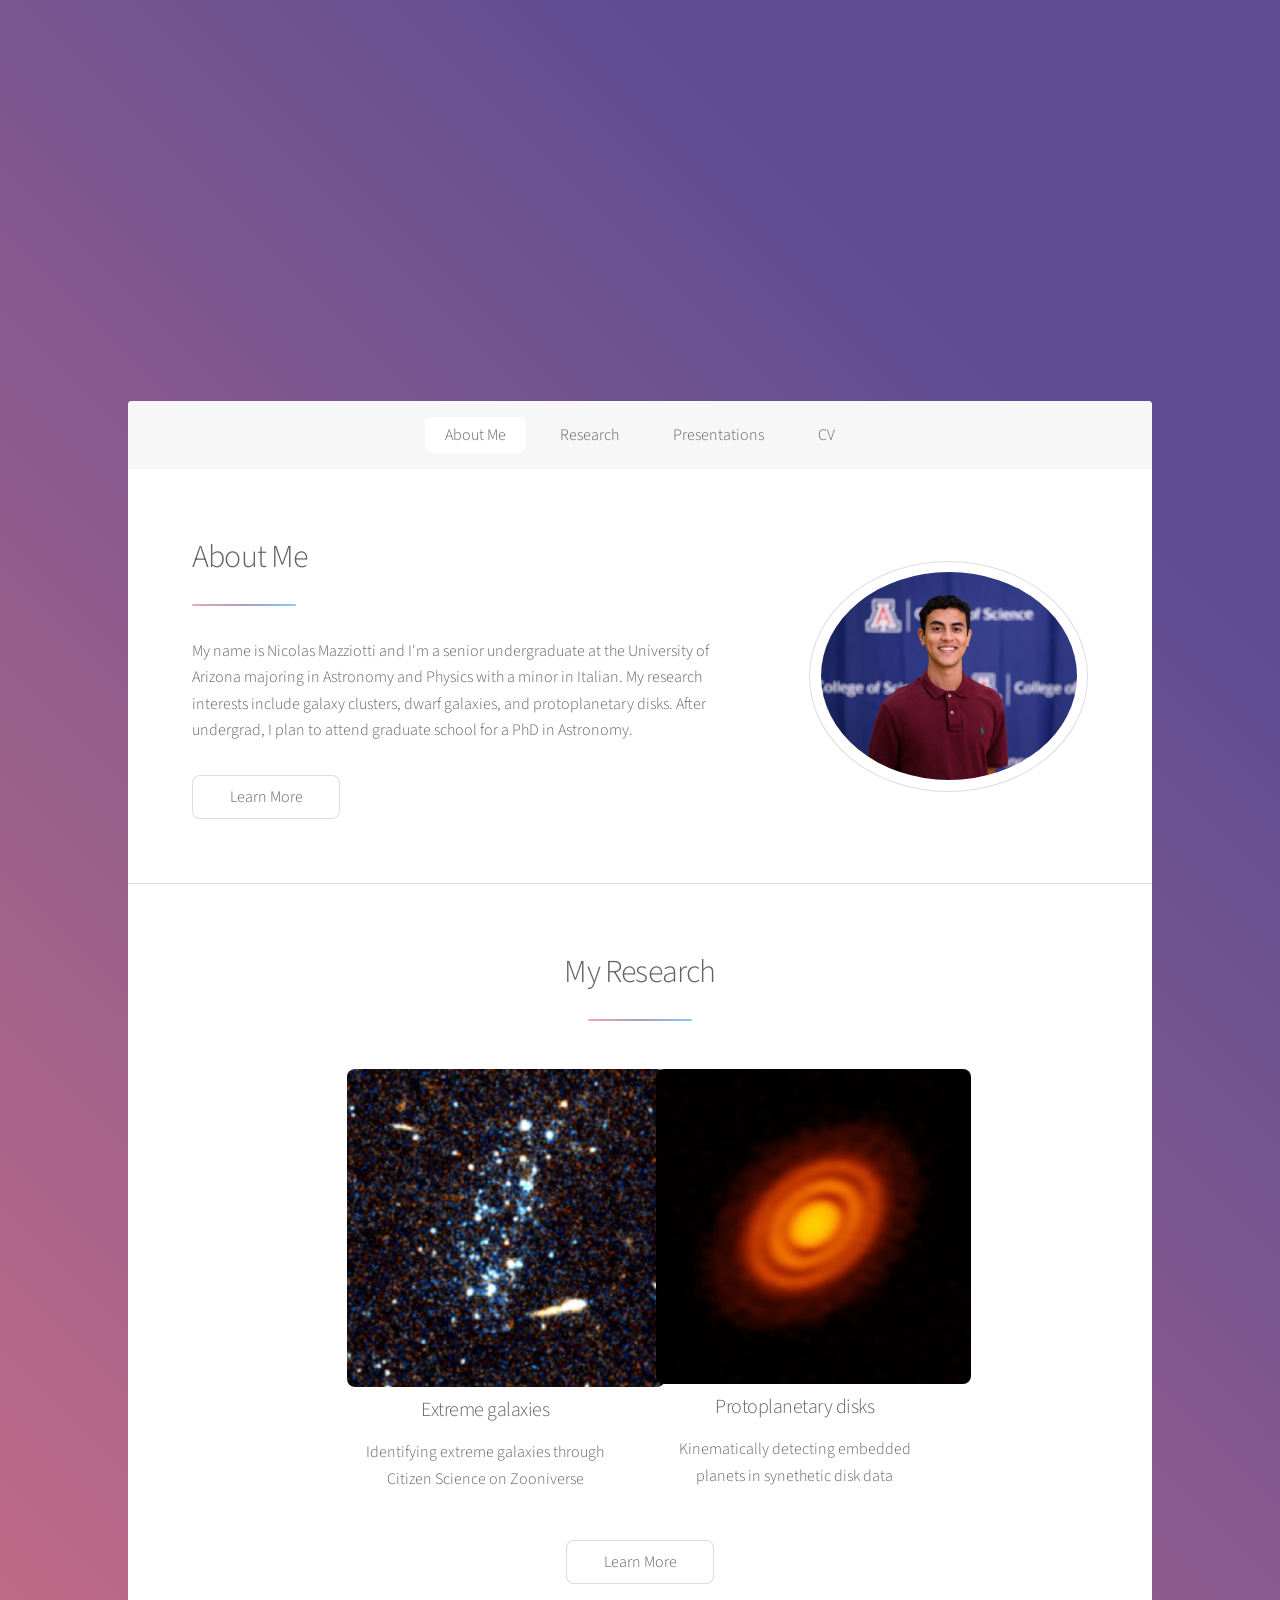
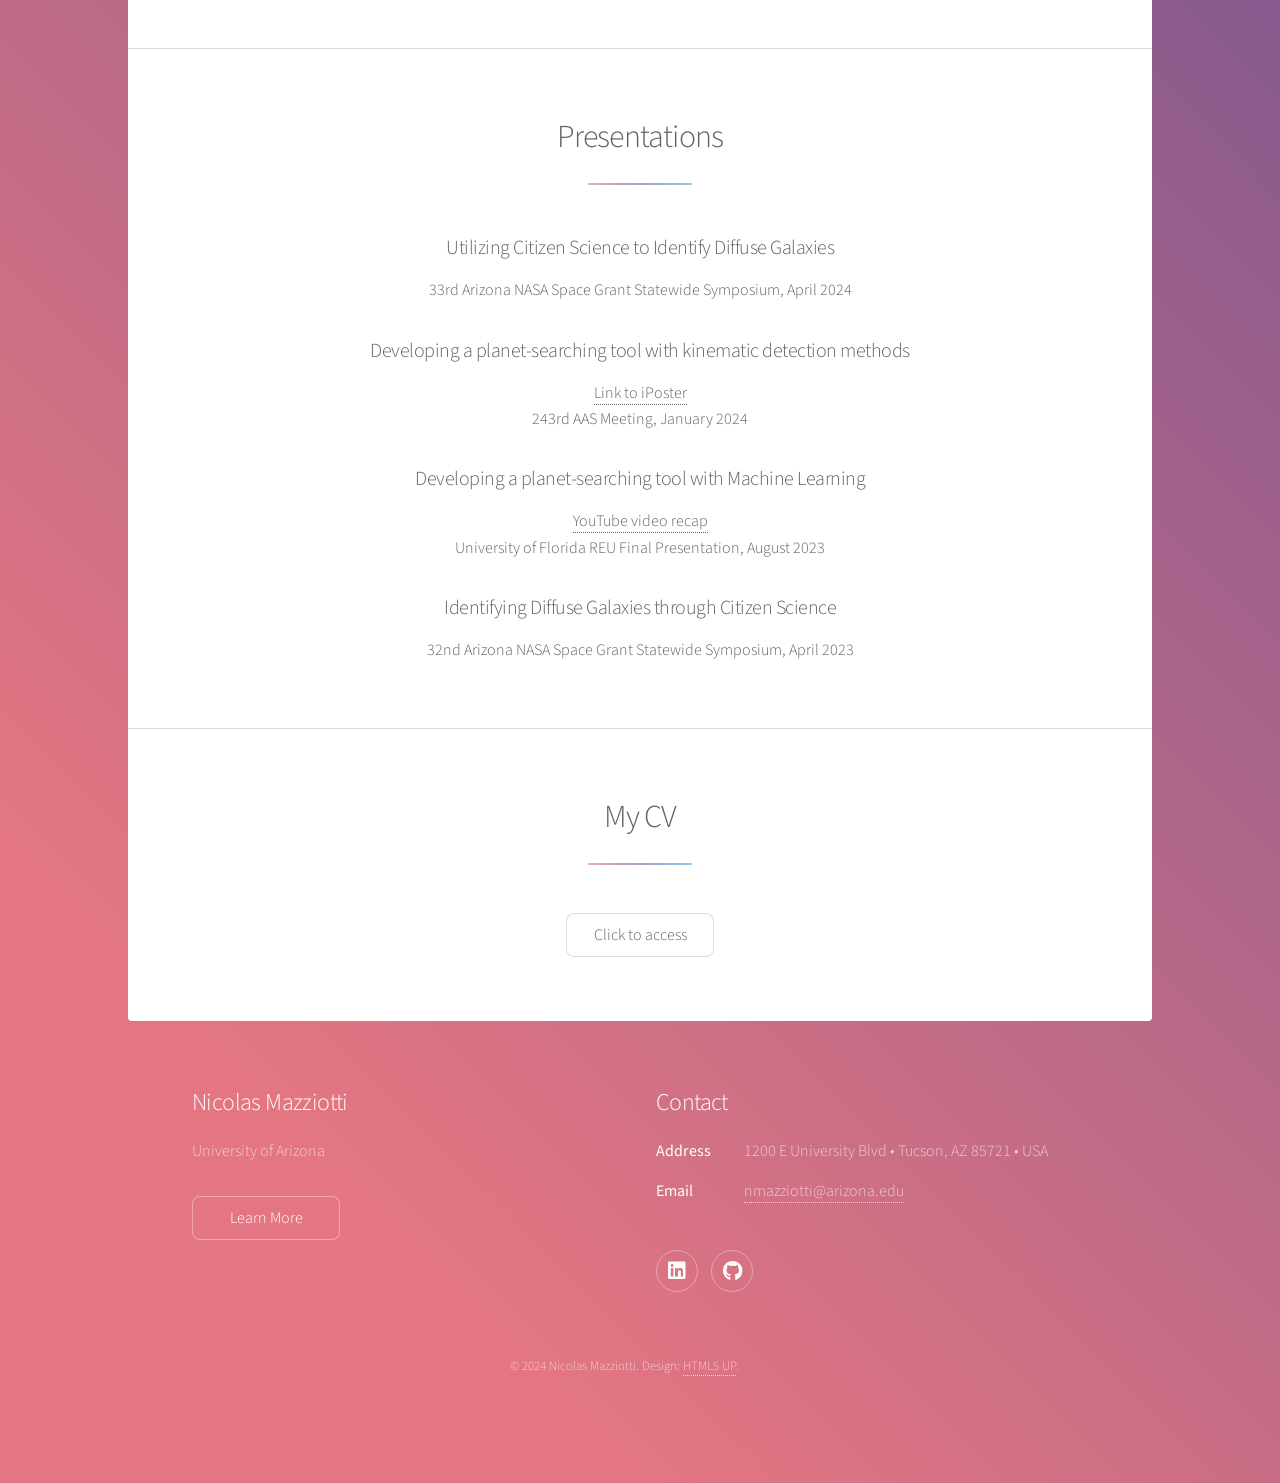
==== index.html @ 30947a81 "Update index.html" ====
<!DOCTYPE HTML>
<!--
	Stellar by HTML5 UP
	html5up.net | @ajlkn
	Free for personal and commercial use under the CCA 3.0 license (html5up.net/license)
-->
<html>
	<head>
		<title>Nicolas Mazziotti</title>
		<meta charset="utf-8" />
		<meta name="viewport" content="width=device-width, initial-scale=1, user-scalable=no" />
		<link rel="stylesheet" href="assets/css/main.css" />
		<noscript><link rel="stylesheet" href="assets/css/noscript.css" /></noscript>
	</head>
	<body class="is-preload">

		<!-- Wrapper -->
			<div id="wrapper">

				<!-- Header -->
					<header id="header" class="alt">
						<span class="logo"><img src="images/logo.svg" alt="" /></span>
						<h1>Nicolas Mazziotti</h1>
						<p>Senior Astronomy & Physics undergraduate at University of Arizona</p>
						<!-- built by <a href="https://twitter.com/ajlkn">@ajlkn</a> for <a href="https://html5up.net">HTML5 UP</a>.-->
					</header>

				<!-- Nav -->
					<nav id="nav">
						<ul>
							<li><a href="#intro" class="active">About Me</a></li>
							<li><a href="#first">Research</a></li>
							<li><a href="#second">Presentations</a></li>
							<li><a href="#cta">CV</a></li>
						</ul>
					</nav>

				<!-- Main -->
					<div id="main">

						<!-- Introduction -->
							<section id="intro" class="main">
								<div class="spotlight">
									<div class="content">
										<header class="major">
											<h2>About Me</h2>
										</header>
										<p> My name is Nicolas Mazziotti and I'm a senior undergraduate at 
										the University of Arizona majoring in Astronomy and Physics with a minor in Italian. My research interests 
										include galaxy clusters, dwarf galaxies, and protoplanetary disks. 
										After undergrad, I plan to attend graduate school for a PhD in Astronomy. </p>
										<ul class="actions">
											<li><a href="generic.html" class="button">Learn More</a></li>
										</ul>
									</div>
									<span class="image"><img src="images/College_of_Science_Galileo_Circle_Schlolars_20231024_Julius_Schlosburg_1872.jpg" alt="" /></span>
								</div>
							</section>

						<!-- First Section -->
							<section id="first" class="main special">
								<header class="major">
									<h2>My Research</h2>
								</header>
								<ul class="features">
									<li>
										<!--<span class="icon solid major style1 fa-code"></span>-->
										<span class="image"><img src="images/blue_blob.png" alt=""></span>
										<h3>Extreme galaxies</h3>
										<p>Identifying extreme galaxies through Citizen Science on Zooniverse</p>
									</li>
									<li>
										<!--<span class="icon major style3 fa-copy"></span>-->
										<span class="image"><img src="images/hd163296.jpg" alt=""></span>
										<h3>Protoplanetary disks</h3>
										<p>Kinematically detecting embedded planets in synethetic disk data</p>
									</li>
								</ul>
								<footer class="major">
									<ul class="actions special">
										<li><a href="research.html" class="button">Learn More</a></li>
									</ul>
								</footer>
							</section>

						<!-- Second Section -->
							<section id="second" class="main special">
								<header class="major">
									<h2>Presentations</h2>
									<p></p>
								</header>
								
								<h3 id="ufreu">Utilizing Citizen Science to Identify Diffuse Galaxies</h3>
								<p>33rd Arizona NASA Space Grant Statewide Symposium, April 2024</p>	
								
								<h3 id="aas243">Developing a planet-searching tool with kinematic detection methods</h3>
								<a href="https://aas242-aas.ipostersessions.com/?s=E2-98-3D-ED-23-4D-A4-9C-29-AC-76-41-C7-CC-F9-0A">Link to iPoster</a>
								<p>243rd AAS Meeting, January 2024</p>
								
								<h3 id="ufreu">Developing a planet-searching tool with Machine Learning</h3>
								<a href="https://www.youtube.com/embed/z0wPrlt4m1o?si=LRGYV3bIPBlDcvz_">YouTube video recap</a>
								<p>University of Florida REU Final Presentation, August 2023</p>
								
								<h3 id="ufreu">Identifying Diffuse Galaxies through Citizen Science</h3>
								<p>32nd Arizona NASA Space Grant Statewide Symposium, April 2023</p>
								
							</section>

						<!-- Get Started -->
							<section id="cta" class="main special">
								<header class="major">
									<h2>My CV</h2>
									<!--<p>Donec imperdiet consequat consequat. Suspendisse feugiat congue<br />
									posuere. Nulla massa urna, fermentum eget quam aliquet.</p> -->
								</header>
								<footer class="major">
									<ul class="actions special">
										<!--<li><a href="generic.html" class="button primary">Get Started</a></li>-->
										<li><a href="Mazziotti_Nicolas_2023RCV.pdf" class="button">Click to access</a></li>
									</ul>
								</footer>
							</section>

					</div>

				<!-- Footer -->
					<footer id="footer">
						<section>
							<h2>Nicolas Mazziotti</h2>
							<p>University of Arizona</p>
							<ul class="actions">
								<li><a href="generic.html" class="button">Learn More</a></li>
							</ul>
						</section>
						<section>
							<h2>Contact</h2>
							<dl class="alt">
								<dt>Address</dt>
								<dd>1200 E University Blvd &bull; Tucson, AZ 85721 &bull; USA</dd>
								<!-- <dt>Phone</dt>
								<dd>(000) 000-0000 x 0000</dd> -->
								<dt>Email</dt>
								<dd><a href="#">nmazziotti@arizona.edu</a></dd>
							</dl>
							<ul class="icons">
								<li><a href="https://www.linkedin.com/in/nicolasmazziotti" class="icon brands fa-linkedin alt"><span class="label">LinkedIn</span></a></li>
								<!-- <li><a href="#" class="icon brands fa-facebook-f alt"><span class="label">Facebook</span></a></li> -->
								<!-- <li><a href="#" class="icon brands fa-instagram alt"><span class="label">Instagram</span></a></li> -->
								<li><a href="https://github.com/nmazziotti" class="icon brands fa-github alt"><span class="label">GitHub</span></a></li>
							</ul>
						</section>
						<p class="copyright">&copy; 2024 Nicolas Mazziotti. Design: <a href="https://html5up.net">HTML5 UP</a>.</p>
					</footer>

			</div>

		<!-- Scripts -->
			<script src="assets/js/jquery.min.js"></script>
			<script src="assets/js/jquery.scrollex.min.js"></script>
			<script src="assets/js/jquery.scrolly.min.js"></script>
			<script src="assets/js/browser.min.js"></script>
			<script src="assets/js/breakpoints.min.js"></script>
			<script src="assets/js/util.js"></script>
			<script src="assets/js/main.js"></script>

	</body>
</html>
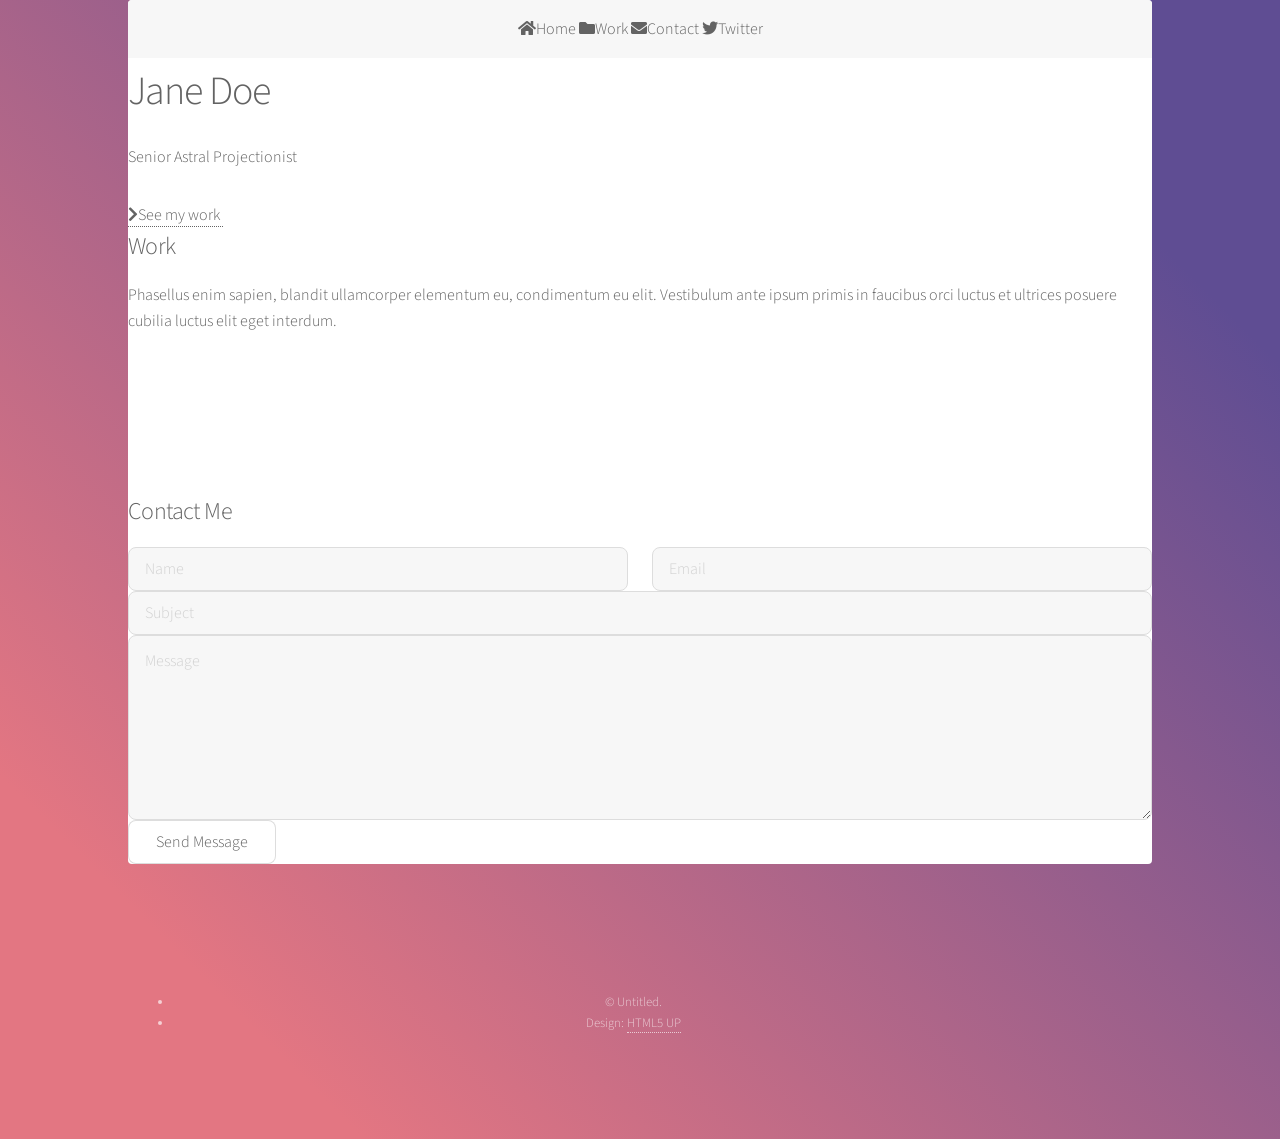
==== commit 39101deb: "Add files via upload" ====
--- a/index.html
+++ b/index.html
@@ -1,12 +1,12 @@
 <!DOCTYPE HTML>
 <!--
-	Stellar by HTML5 UP
+	Astral by HTML5 UP
 	html5up.net | @ajlkn
 	Free for personal and commercial use under the CCA 3.0 license (html5up.net/license)
 -->
 <html>
 	<head>
-		<title>Nicolas Mazziotti</title>
+		<title>Astral by HTML5 UP</title>
 		<meta charset="utf-8" />
 		<meta name="viewport" content="width=device-width, initial-scale=1, user-scalable=no" />
 		<link rel="stylesheet" href="assets/css/main.css" />
@@ -14,154 +14,129 @@
 	</head>
 	<body class="is-preload">
 
-		<!-- Wrapper -->
+		<!-- Wrapper-->
 			<div id="wrapper">
-
-				<!-- Header -->
-					<header id="header" class="alt">
-						<span class="logo"><img src="images/logo.svg" alt="" /></span>
-						<h1>Nicolas Mazziotti</h1>
-						<p>Senior Astronomy & Physics undergraduate at University of Arizona</p>
-						<!-- built by <a href="https://twitter.com/ajlkn">@ajlkn</a> for <a href="https://html5up.net">HTML5 UP</a>.-->
-					</header>
 
 				<!-- Nav -->
 					<nav id="nav">
-						<ul>
-							<li><a href="#intro" class="active">About Me</a></li>
-							<li><a href="#first">Research</a></li>
-							<li><a href="#second">Presentations</a></li>
-							<li><a href="#cta">CV</a></li>
-						</ul>
+						<a href="#" class="icon solid fa-home"><span>Home</span></a>
+						<a href="#work" class="icon solid fa-folder"><span>Work</span></a>
+						<a href="#contact" class="icon solid fa-envelope"><span>Contact</span></a>
+						<a href="https://twitter.com/ajlkn" class="icon brands fa-twitter"><span>Twitter</span></a>
 					</nav>
 
 				<!-- Main -->
 					<div id="main">
 
-						<!-- Introduction -->
-							<section id="intro" class="main">
-								<div class="spotlight">
-									<div class="content">
-										<header class="major">
-											<h2>About Me</h2>
-										</header>
-										<p> My name is Nicolas Mazziotti and I'm a senior undergraduate at 
-										the University of Arizona majoring in Astronomy and Physics with a minor in Italian. My research interests 
-										include galaxy clusters, dwarf galaxies, and protoplanetary disks. 
-										After undergrad, I plan to attend graduate school for a PhD in Astronomy. </p>
-										<ul class="actions">
-											<li><a href="generic.html" class="button">Learn More</a></li>
-										</ul>
+						<!-- Me -->
+							<article id="home" class="panel intro">
+								<header>
+									<h1>Jane Doe</h1>
+									<p>Senior Astral Projectionist</p>
+								</header>
+								<a href="#work" class="jumplink pic">
+									<span class="arrow icon solid fa-chevron-right"><span>See my work</span></span>
+									<img src="images/me.jpg" alt="" />
+								</a>
+							</article>
+
+						<!-- Work -->
+							<article id="work" class="panel">
+								<header>
+									<h2>Work</h2>
+								</header>
+								<p>
+									Phasellus enim sapien, blandit ullamcorper elementum eu, condimentum eu elit.
+									Vestibulum ante ipsum primis in faucibus orci luctus et ultrices posuere cubilia
+									luctus elit eget interdum.
+								</p>
+								<section>
+									<div class="row">
+										<div class="col-4 col-6-medium col-12-small">
+											<a href="#" class="image fit"><img src="images/pic01.jpg" alt=""></a>
+										</div>
+										<div class="col-4 col-6-medium col-12-small">
+											<a href="#" class="image fit"><img src="images/pic02.jpg" alt=""></a>
+										</div>
+										<div class="col-4 col-6-medium col-12-small">
+											<a href="#" class="image fit"><img src="images/pic03.jpg" alt=""></a>
+										</div>
+										<div class="col-4 col-6-medium col-12-small">
+											<a href="#" class="image fit"><img src="images/pic04.jpg" alt=""></a>
+										</div>
+										<div class="col-4 col-6-medium col-12-small">
+											<a href="#" class="image fit"><img src="images/pic05.jpg" alt=""></a>
+										</div>
+										<div class="col-4 col-6-medium col-12-small">
+											<a href="#" class="image fit"><img src="images/pic06.jpg" alt=""></a>
+										</div>
+										<div class="col-4 col-6-medium col-12-small">
+											<a href="#" class="image fit"><img src="images/pic07.jpg" alt=""></a>
+										</div>
+										<div class="col-4 col-6-medium col-12-small">
+											<a href="#" class="image fit"><img src="images/pic08.jpg" alt=""></a>
+										</div>
+										<div class="col-4 col-6-medium col-12-small">
+											<a href="#" class="image fit"><img src="images/pic09.jpg" alt=""></a>
+										</div>
+										<div class="col-4 col-6-medium col-12-small">
+											<a href="#" class="image fit"><img src="images/pic10.jpg" alt=""></a>
+										</div>
+										<div class="col-4 col-6-medium col-12-small">
+											<a href="#" class="image fit"><img src="images/pic11.jpg" alt=""></a>
+										</div>
+										<div class="col-4 col-6-medium col-12-small">
+											<a href="#" class="image fit"><img src="images/pic12.jpg" alt=""></a>
+										</div>
 									</div>
-									<span class="image"><img src="images/College_of_Science_Galileo_Circle_Schlolars_20231024_Julius_Schlosburg_1872.jpg" alt="" /></span>
-								</div>
-							</section>
+								</section>
+							</article>
 
-						<!-- First Section -->
-							<section id="first" class="main special">
-								<header class="major">
-									<h2>My Research</h2>
+						<!-- Contact -->
+							<article id="contact" class="panel">
+								<header>
+									<h2>Contact Me</h2>
 								</header>
-								<ul class="features">
-									<li>
-										<!--<span class="icon solid major style1 fa-code"></span>-->
-										<span class="image"><img src="images/blue_blob.png" alt=""></span>
-										<h3>Extreme galaxies</h3>
-										<p>Identifying extreme galaxies through Citizen Science on Zooniverse</p>
-									</li>
-									<li>
-										<!--<span class="icon major style3 fa-copy"></span>-->
-										<span class="image"><img src="images/hd163296.jpg" alt=""></span>
-										<h3>Protoplanetary disks</h3>
-										<p>Kinematically detecting embedded planets in synethetic disk data</p>
-									</li>
-								</ul>
-								<footer class="major">
-									<ul class="actions special">
-										<li><a href="research.html" class="button">Learn More</a></li>
-									</ul>
-								</footer>
-							</section>
-
-						<!-- Second Section -->
-							<section id="second" class="main special">
-								<header class="major">
-									<h2>Presentations</h2>
-									<p></p>
-								</header>
-								
-								<h3 id="ufreu">Utilizing Citizen Science to Identify Diffuse Galaxies</h3>
-								<p>33rd Arizona NASA Space Grant Statewide Symposium, April 2024</p>	
-								
-								<h3 id="aas243">Developing a planet-searching tool with kinematic detection methods</h3>
-								<a href="https://aas242-aas.ipostersessions.com/?s=E2-98-3D-ED-23-4D-A4-9C-29-AC-76-41-C7-CC-F9-0A">Link to iPoster</a>
-								<p>243rd AAS Meeting, January 2024</p>
-								
-								<h3 id="ufreu">Developing a planet-searching tool with Machine Learning</h3>
-								<a href="https://www.youtube.com/embed/z0wPrlt4m1o?si=LRGYV3bIPBlDcvz_">YouTube video recap</a>
-								<p>University of Florida REU Final Presentation, August 2023</p>
-								
-								<h3 id="ufreu">Identifying Diffuse Galaxies through Citizen Science</h3>
-								<p>32nd Arizona NASA Space Grant Statewide Symposium, April 2023</p>
-								
-							</section>
-
-						<!-- Get Started -->
-							<section id="cta" class="main special">
-								<header class="major">
-									<h2>My CV</h2>
-									<!--<p>Donec imperdiet consequat consequat. Suspendisse feugiat congue<br />
-									posuere. Nulla massa urna, fermentum eget quam aliquet.</p> -->
-								</header>
-								<footer class="major">
-									<ul class="actions special">
-										<!--<li><a href="generic.html" class="button primary">Get Started</a></li>-->
-										<li><a href="Mazziotti_Nicolas_2023RCV.pdf" class="button">Click to access</a></li>
-									</ul>
-								</footer>
-							</section>
+								<form action="#" method="post">
+									<div>
+										<div class="row">
+											<div class="col-6 col-12-medium">
+												<input type="text" name="name" placeholder="Name" />
+											</div>
+											<div class="col-6 col-12-medium">
+												<input type="text" name="email" placeholder="Email" />
+											</div>
+											<div class="col-12">
+												<input type="text" name="subject" placeholder="Subject" />
+											</div>
+											<div class="col-12">
+												<textarea name="message" placeholder="Message" rows="6"></textarea>
+											</div>
+											<div class="col-12">
+												<input type="submit" value="Send Message" />
+											</div>
+										</div>
+									</div>
+								</form>
+							</article>
 
 					</div>
 
 				<!-- Footer -->
-					<footer id="footer">
-						<section>
-							<h2>Nicolas Mazziotti</h2>
-							<p>University of Arizona</p>
-							<ul class="actions">
-								<li><a href="generic.html" class="button">Learn More</a></li>
-							</ul>
-						</section>
-						<section>
-							<h2>Contact</h2>
-							<dl class="alt">
-								<dt>Address</dt>
-								<dd>1200 E University Blvd &bull; Tucson, AZ 85721 &bull; USA</dd>
-								<!-- <dt>Phone</dt>
-								<dd>(000) 000-0000 x 0000</dd> -->
-								<dt>Email</dt>
-								<dd><a href="#">nmazziotti@arizona.edu</a></dd>
-							</dl>
-							<ul class="icons">
-								<li><a href="https://www.linkedin.com/in/nicolasmazziotti" class="icon brands fa-linkedin alt"><span class="label">LinkedIn</span></a></li>
-								<!-- <li><a href="#" class="icon brands fa-facebook-f alt"><span class="label">Facebook</span></a></li> -->
-								<!-- <li><a href="#" class="icon brands fa-instagram alt"><span class="label">Instagram</span></a></li> -->
-								<li><a href="https://github.com/nmazziotti" class="icon brands fa-github alt"><span class="label">GitHub</span></a></li>
-							</ul>
-						</section>
-						<p class="copyright">&copy; 2024 Nicolas Mazziotti. Design: <a href="https://html5up.net">HTML5 UP</a>.</p>
-					</footer>
+					<div id="footer">
+						<ul class="copyright">
+							<li>&copy; Untitled.</li><li>Design: <a href="http://html5up.net">HTML5 UP</a></li>
+						</ul>
+					</div>
 
 			</div>
 
 		<!-- Scripts -->
 			<script src="assets/js/jquery.min.js"></script>
-			<script src="assets/js/jquery.scrollex.min.js"></script>
-			<script src="assets/js/jquery.scrolly.min.js"></script>
 			<script src="assets/js/browser.min.js"></script>
 			<script src="assets/js/breakpoints.min.js"></script>
 			<script src="assets/js/util.js"></script>
 			<script src="assets/js/main.js"></script>
 
 	</body>
-</html>
+</html>
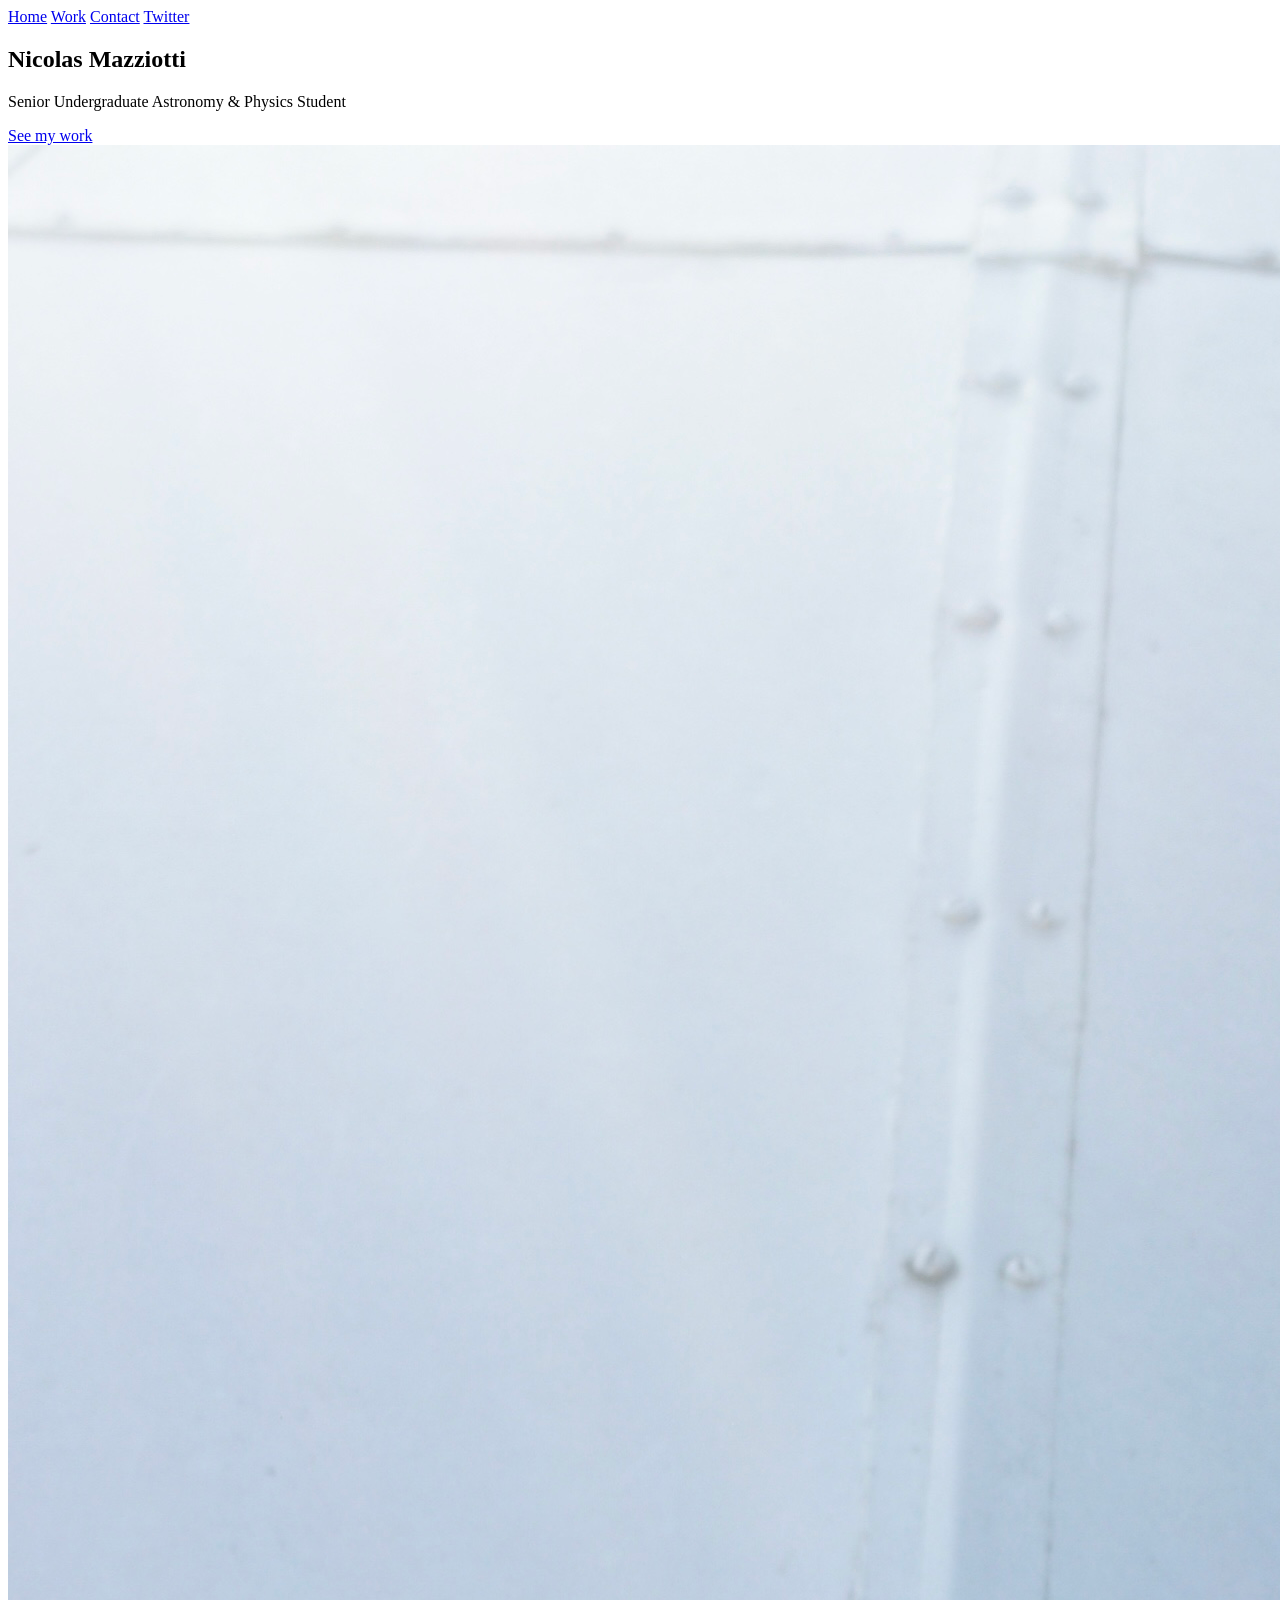
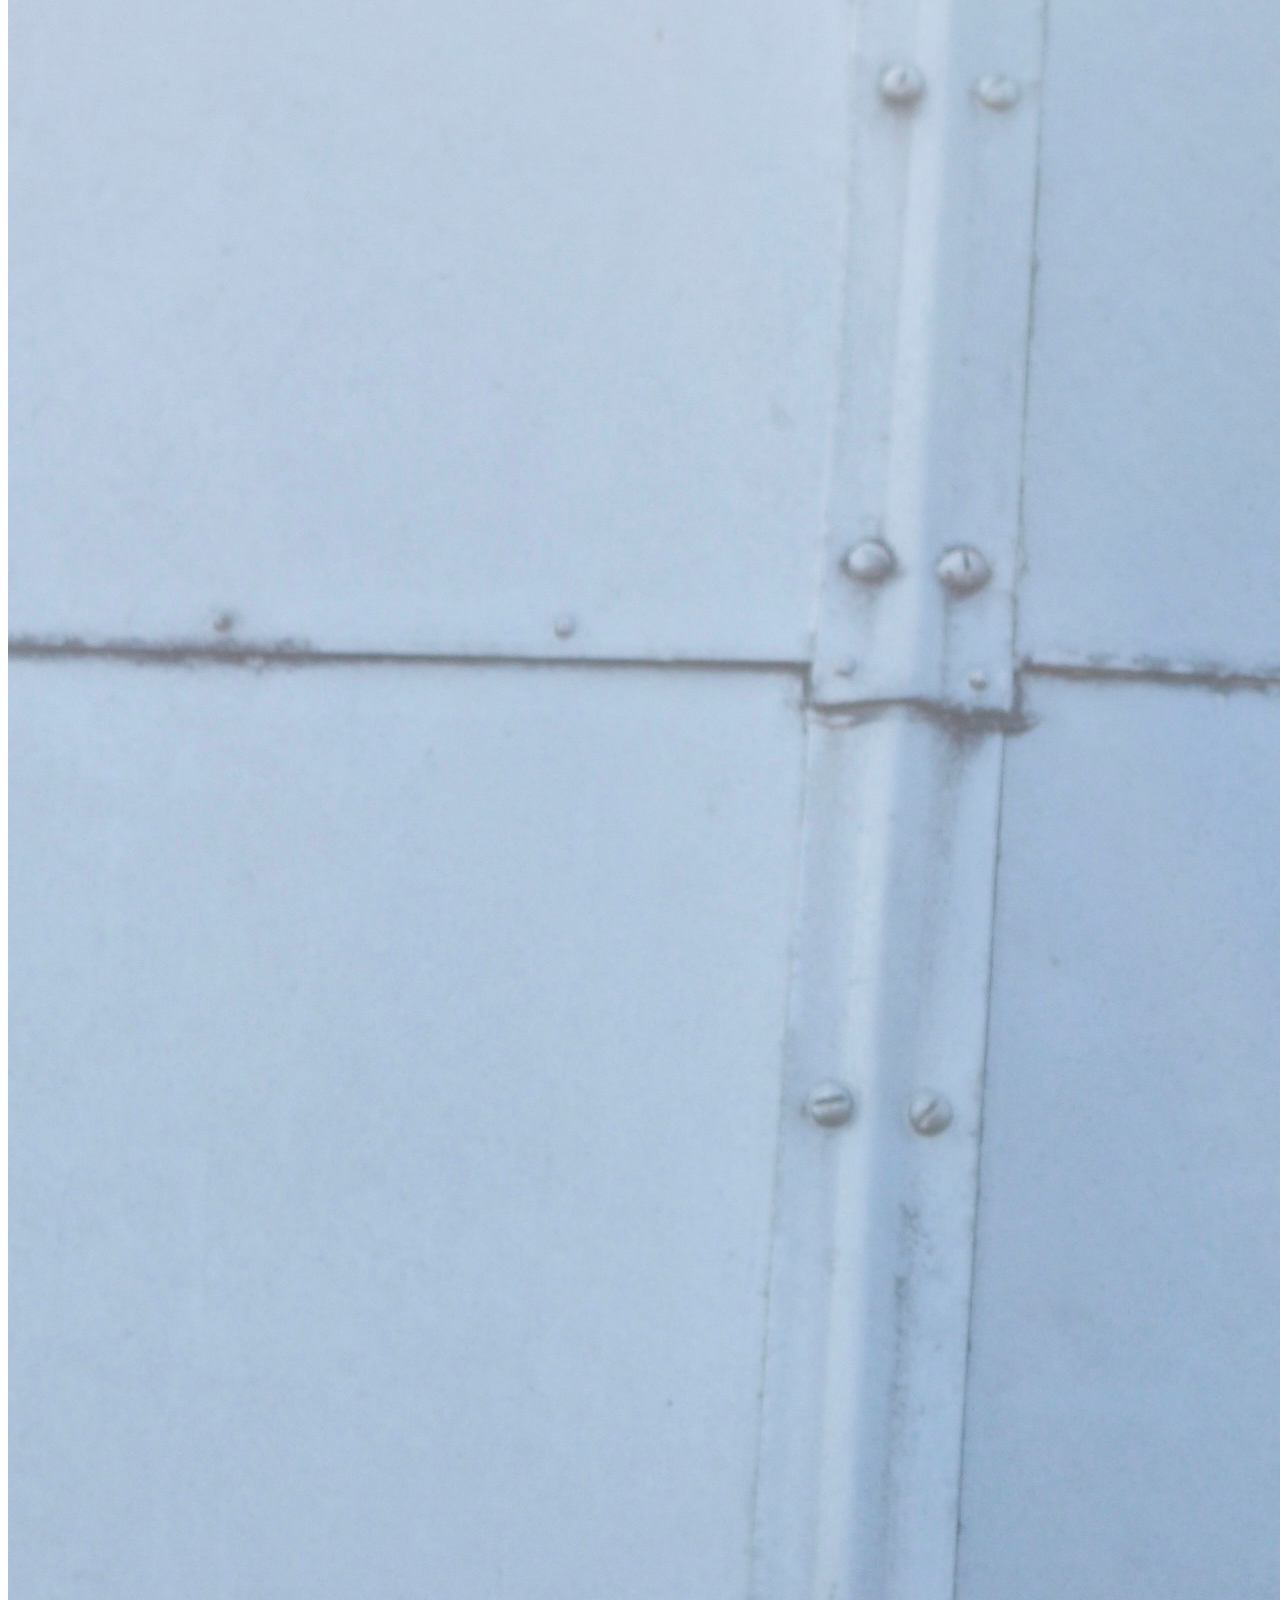
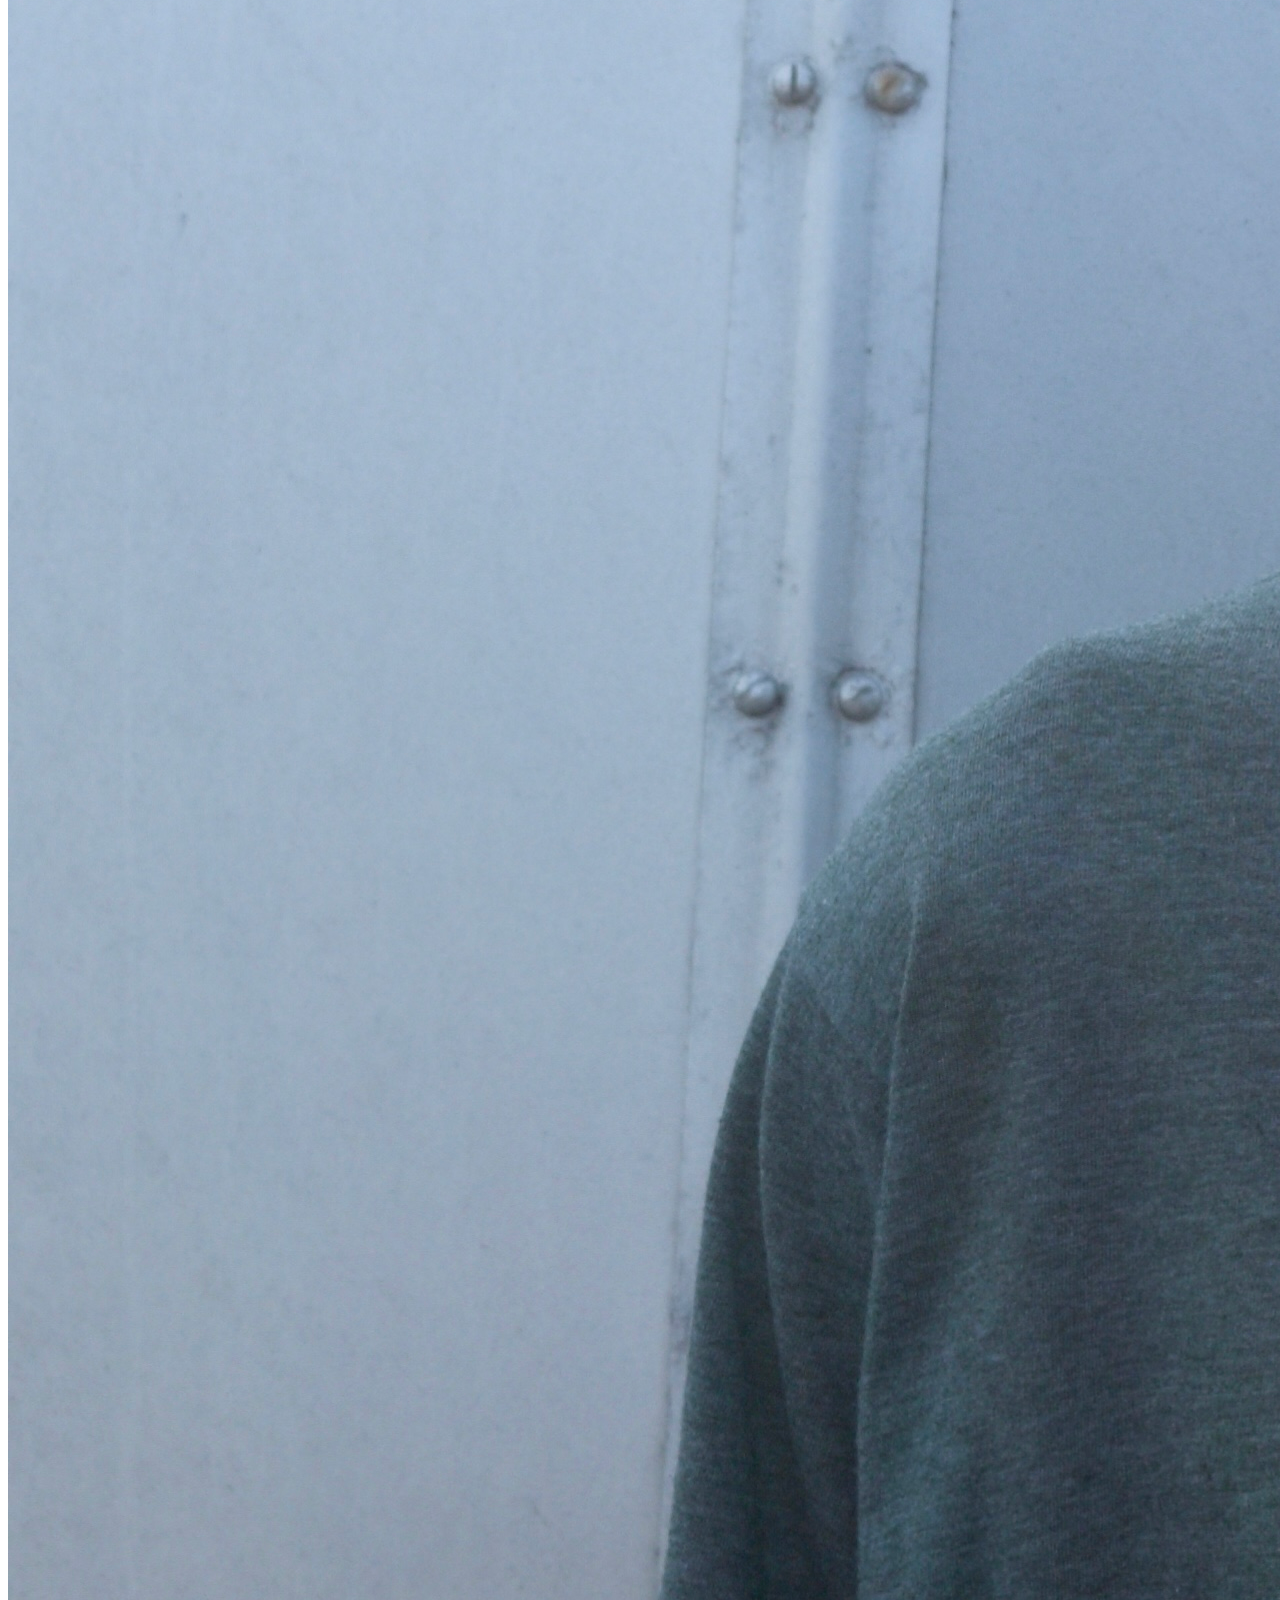
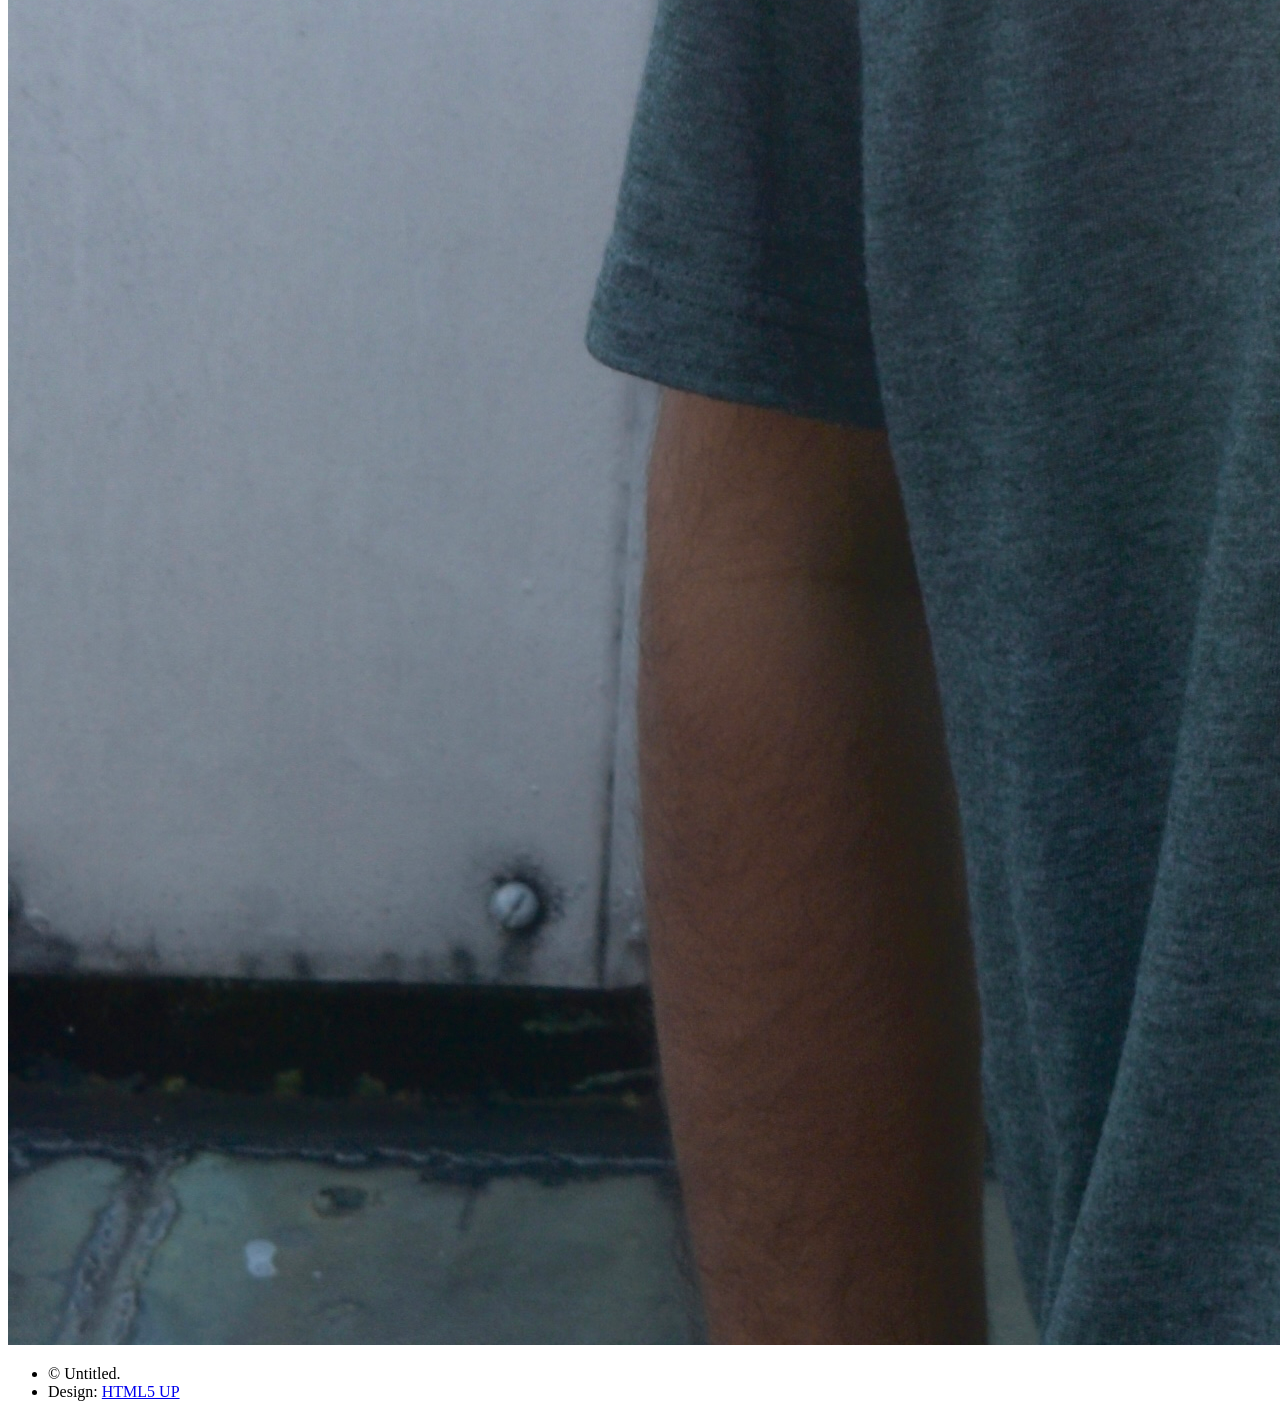
==== commit 4d5da58b: "Changed name" ====
--- a/index.html
+++ b/index.html
@@ -31,8 +31,8 @@
 						<!-- Me -->
 							<article id="home" class="panel intro">
 								<header>
-									<h1>Jane Doe</h1>
-									<p>Senior Astral Projectionist</p>
+									<h1>Nicolas Mazziotti</h1>
+									<p>Senior Undergraduate Astronomy & Physics Student</p>
 								</header>
 								<a href="#work" class="jumplink pic">
 									<span class="arrow icon solid fa-chevron-right"><span>See my work</span></span>
--- a/assets/css/noscript.css
+++ b/assets/css/noscript.css
@@ -0,0 +1,46 @@
+/*
+	Astral by HTML5 UP
+	html5up.net | @ajlkn
+	Free for personal and commercial use under the CCA 3.0 license (html5up.net/license)
+*/
+
+/* Wrapper */
+
+	#wrapper {
+		opacity: 1 !important;
+	}
+
+/* Nav */
+
+	#nav a {
+		opacity: 1.0;
+	}
+
+		#nav a:before, #nav a:after {
+			display: none;
+		}
+
+		#nav a span {
+			top: 0;
+			opacity: 1.0;
+		}
+
+			#nav a span:after {
+				display: none;
+			}
+
+/* Main */
+
+	#main {
+		background: none;
+		box-shadow: none;
+	}
+
+		#main > .panel {
+			background: #ffffff;
+			margin-bottom: 2em;
+		}
+
+			#main > .panel:last-child {
+				margin-bottom: 0;
+			}
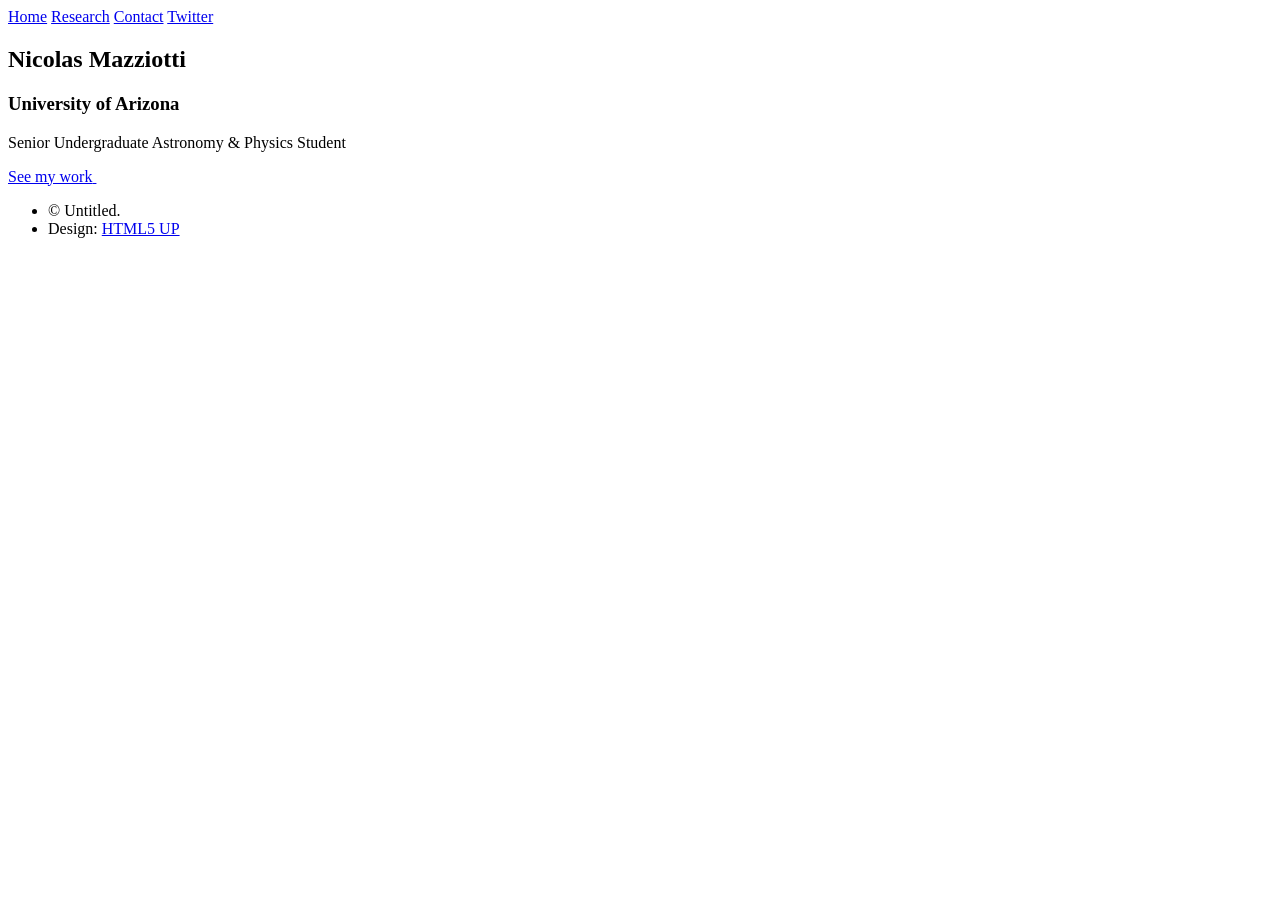
==== commit 16fc0f32: "Test" ====
--- a/index.html
+++ b/index.html
@@ -20,7 +20,7 @@
 				<!-- Nav -->
 					<nav id="nav">
 						<a href="#" class="icon solid fa-home"><span>Home</span></a>
-						<a href="#work" class="icon solid fa-folder"><span>Work</span></a>
+						<a href="#work" class="icon solid fa-folder"><span>Research</span></a>
 						<a href="#contact" class="icon solid fa-envelope"><span>Contact</span></a>
 						<a href="https://twitter.com/ajlkn" class="icon brands fa-twitter"><span>Twitter</span></a>
 					</nav>
@@ -32,18 +32,19 @@
 							<article id="home" class="panel intro">
 								<header>
 									<h1>Nicolas Mazziotti</h1>
+									<h3>University of Arizona</h3>
 									<p>Senior Undergraduate Astronomy & Physics Student</p>
 								</header>
 								<a href="#work" class="jumplink pic">
 									<span class="arrow icon solid fa-chevron-right"><span>See my work</span></span>
-									<img src="images/me.jpg" alt="" />
+									<img src="images/new_pfp.jpg" alt="" />
 								</a>
 							</article>
 
 						<!-- Work -->
 							<article id="work" class="panel">
 								<header>
-									<h2>Work</h2>
+									<h2>Research</h2>
 								</header>
 								<p>
 									Phasellus enim sapien, blandit ullamcorper elementum eu, condimentum eu elit.
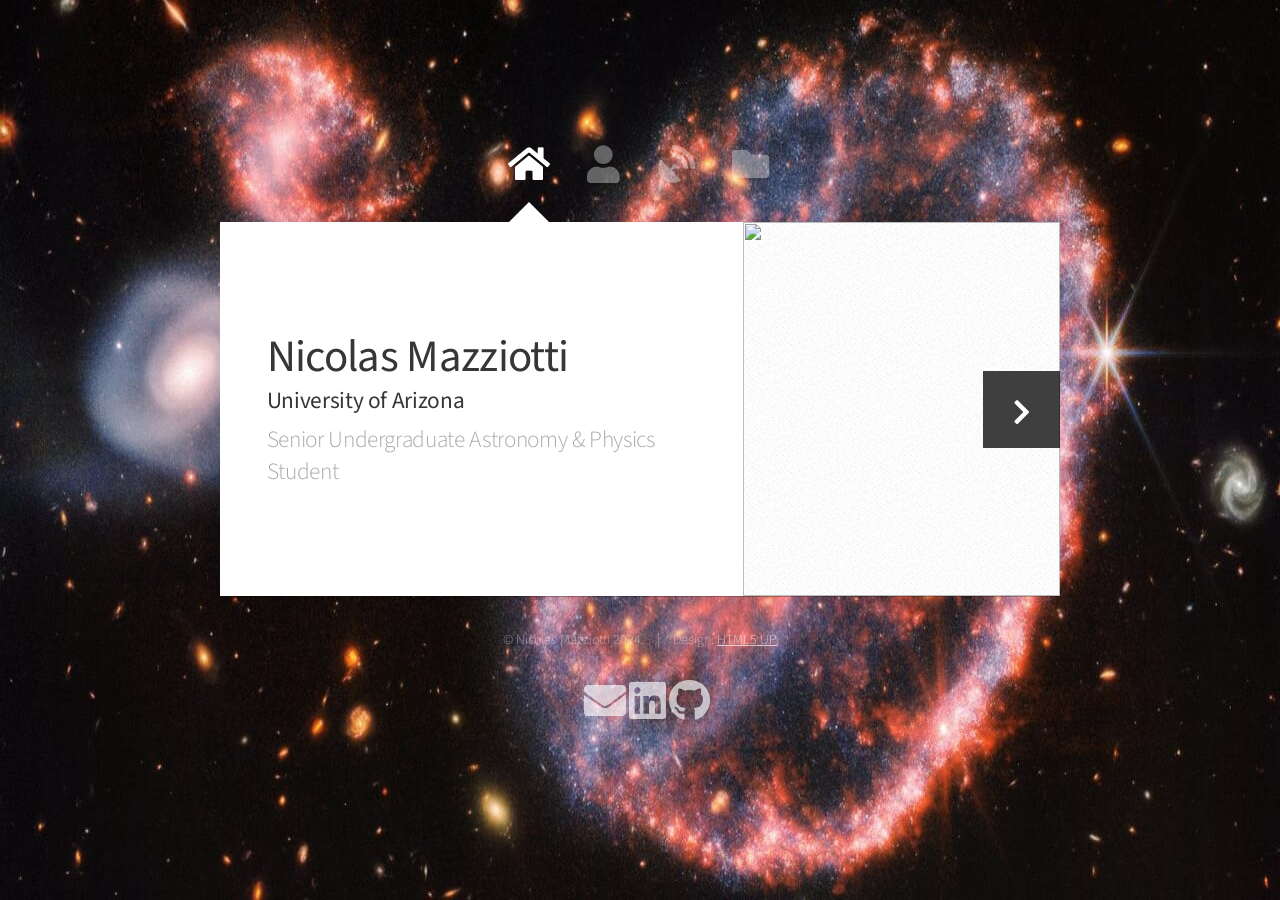
==== commit c398e9f9: "New version" ====
--- a/index.html
+++ b/index.html
@@ -20,9 +20,9 @@
 				<!-- Nav -->
 					<nav id="nav">
 						<a href="#" class="icon solid fa-home"><span>Home</span></a>
-						<a href="#work" class="icon solid fa-folder"><span>Research</span></a>
-						<a href="#contact" class="icon solid fa-envelope"><span>Contact</span></a>
-						<a href="https://twitter.com/ajlkn" class="icon brands fa-twitter"><span>Twitter</span></a>
+						<a href="#me" class="icon solid fa-user"><span>About Me</span></a>
+						<a href="#research" class="icon solid fa-satellite-dish"><span>Research</span></a>
+						<a href="CV.pdf" class="icon solid fa-folder"><span>CV</span></a>
 					</nav>
 
 				<!-- Main -->
@@ -41,8 +41,32 @@
 								</a>
 							</article>
 
+						<!-- About Me -->
+						<article id="me" class="panel">
+							<header>
+								<h2>About Me</h2>
+							</header>
+							<p>
+								My name is Nicolas (Nick) Mazziotti and I'm senior undegraduate at the 
+								University of Arizona majoring in Astronomy and Physics. 
+							</p>
+							<section>
+								<div class="row">
+									<div class="col-4 col-6-medium col-12-small">
+										<a href="#" class="image fit"><img src="images/pic01.jpg" alt=""></a>
+									</div>
+									<div class="col-4 col-6-medium col-12-small">
+										<a href="#" class="image fit"><img src="images/pic02.jpg" alt=""></a>
+									</div>
+									<div class="col-4 col-6-medium col-12-small">
+										<a href="#" class="image fit"><img src="images/pic03.jpg" alt=""></a>
+									</div>
+								</div>
+							</section>
+						</article>
+
 						<!-- Work -->
-							<article id="work" class="panel">
+							<article id="research" class="panel">
 								<header>
 									<h2>Research</h2>
 								</header>
@@ -94,7 +118,7 @@
 							</article>
 
 						<!-- Contact -->
-							<article id="contact" class="panel">
+							<!-- <article id="contact" class="panel">
 								<header>
 									<h2>Contact Me</h2>
 								</header>
@@ -119,14 +143,19 @@
 										</div>
 									</div>
 								</form>
-							</article>
+							</article> -->
 
 					</div>
 
 				<!-- Footer -->
 					<div id="footer">
 						<ul class="copyright">
-							<li>&copy; Untitled.</li><li>Design: <a href="http://html5up.net">HTML5 UP</a></li>
+							<li>&copy; Nicolas Mazziotti 2024.</li><li>Design: <a href="http://html5up.net">HTML5 UP</a></li>
+						</ul>
+						<ul class="icons">
+							<a href="mailto:nmazziotti@arizona.edu" class="icon solid fa-envelope fa-3x"><span class="label">Email</span></a>
+							<a href="https://www.linkedin.com/in/nicolasmazziotti" class="icon brands style2 fa-linkedin fa-3x"><span class="label">LinkedIn</span></a>
+							<a href="https://github.com/nmazziotti" class="icon brands style2 fa-github fa-3x"><span class="label">GitHub</span></a>
 						</ul>
 					</div>
 
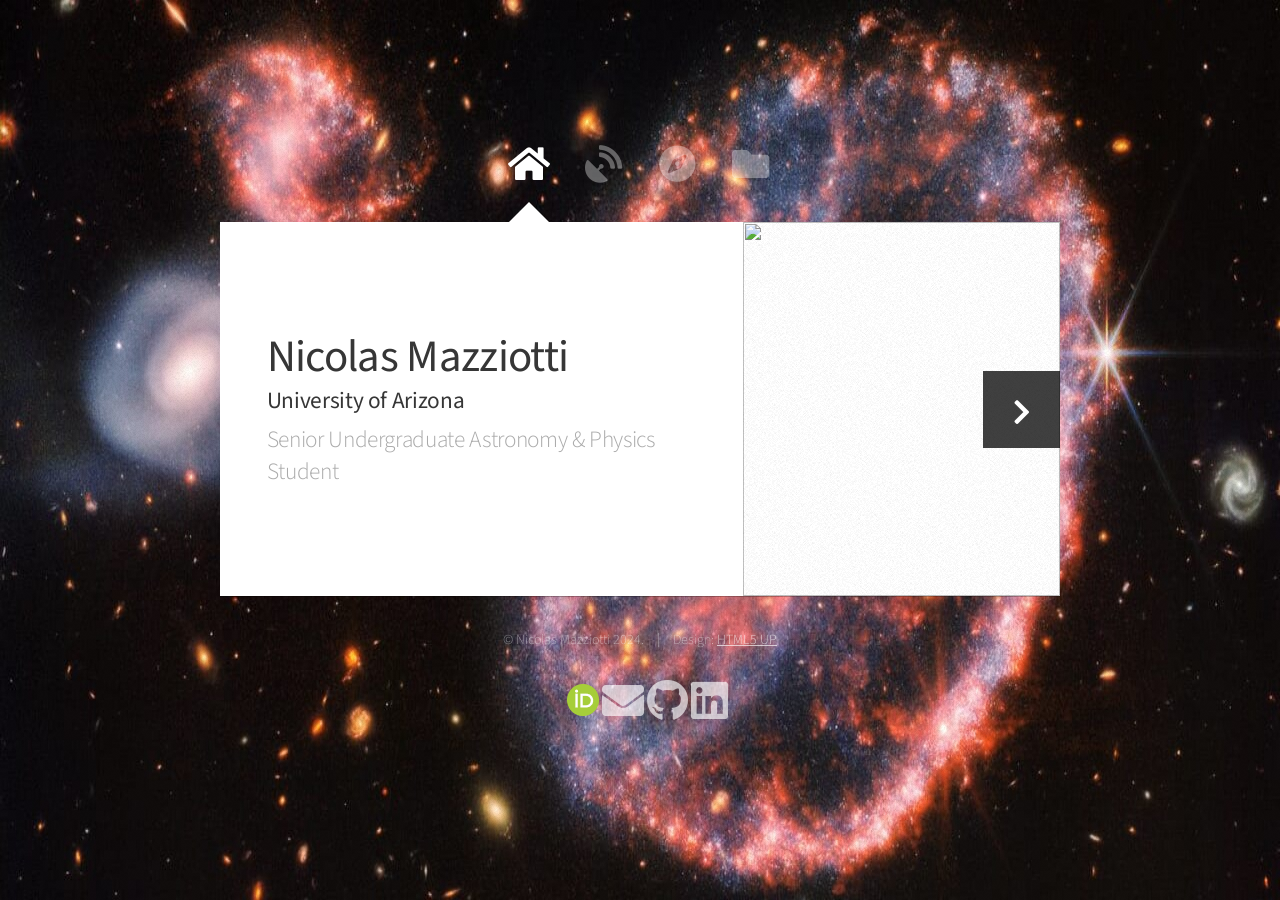
==== commit dbdd931f: "Updated website" ====
--- a/index.html
+++ b/index.html
@@ -6,7 +6,7 @@
 -->
 <html>
 	<head>
-		<title>Astral by HTML5 UP</title>
+		<title>nmazziotti.github.io</title>
 		<meta charset="utf-8" />
 		<meta name="viewport" content="width=device-width, initial-scale=1, user-scalable=no" />
 		<link rel="stylesheet" href="assets/css/main.css" />
@@ -20,8 +20,8 @@
 				<!-- Nav -->
 					<nav id="nav">
 						<a href="#" class="icon solid fa-home"><span>Home</span></a>
-						<a href="#me" class="icon solid fa-user"><span>About Me</span></a>
 						<a href="#research" class="icon solid fa-satellite-dish"><span>Research</span></a>
+						<a href="#me" class="icon solid fa-solid fa-compass"><span>Scientific Outreach</span></a>
 						<a href="CV.pdf" class="icon solid fa-folder"><span>CV</span></a>
 					</nav>
 
@@ -41,15 +41,46 @@
 								</a>
 							</article>
 
+						<!-- Work -->
+							<article id="research" class="panel">
+								<header>
+									<h2>Research</h2>
+								</header>
+								<header>
+									<h3>Extreme Galaxies</h3>
+								</header>
+								<p>
+									Phasellus enim sapien, blandit ullamcorper elementum eu, condimentum eu elit.
+									Vestibulum ante ipsum primis in faucibus orci luctus et ultrices posuere cubilia
+									luctus elit eget interdum.
+								</p>
+								<header>
+									<h3>Simulations of Merging Galaxy Clusters</h3>
+								</header>
+								<section>
+									<div class="row">
+										<div class="col-6-medium">
+											<a class="image fit"><img src="research/cluster_merger.png" alt=""></a>
+										</div>
+									</div>
+								<header>
+									<h3>Planets Embedded in Protoplanetary Disks</h3>
+								</header>
+								<iframe width="560" height="315" src="https://www.youtube.com/embed/z0wPrlt4m1o?si=Dn3BOH-7Qq_Is5xS" title="YouTube video player" frameborder="0" allow="accelerometer; autoplay; clipboard-write; encrypted-media; gyroscope; picture-in-picture; web-share" referrerpolicy="strict-origin-when-cross-origin" allowfullscreen></iframe>
+								</section>
+							</article>
+
 						<!-- About Me -->
 						<article id="me" class="panel">
 							<header>
-								<h2>About Me</h2>
+								<h2>Outreach</h2>
 							</header>
 							<p>
 								My name is Nicolas (Nick) Mazziotti and I'm senior undegraduate at the 
 								University of Arizona majoring in Astronomy and Physics. 
 							</p>
+							<a href="https://www.zooniverse.org/projects/mike-dot-jones-dot-astro/blobs-and-blurs-extreme-galaxies-in-clusters/about/research" class="image fit"><img src="images/blobs_banner.png" alt=""></a>
+
 							<section>
 								<div class="row">
 									<div class="col-4 col-6-medium col-12-small">
@@ -63,59 +94,9 @@
 									</div>
 								</div>
 							</section>
+							<iframe style="border-radius:12px" src="https://open.spotify.com/embed/episode/2JMKTNZU2VCus34G14PYfG?utm_source=generator" width="100%" height="152" frameBorder="0" allowfullscreen="" allow="autoplay; clipboard-write; encrypted-media; fullscreen; picture-in-picture" loading="lazy"></iframe>
+							<iframe style="border-radius:12px" src="https://open.spotify.com/embed/episode/4IuW1068bOovr1xIW0wmQB?utm_source=generator" width="100%" height="152" frameBorder="0" allowfullscreen="" allow="autoplay; clipboard-write; encrypted-media; fullscreen; picture-in-picture" loading="lazy"></iframe>
 						</article>
-
-						<!-- Work -->
-							<article id="research" class="panel">
-								<header>
-									<h2>Research</h2>
-								</header>
-								<p>
-									Phasellus enim sapien, blandit ullamcorper elementum eu, condimentum eu elit.
-									Vestibulum ante ipsum primis in faucibus orci luctus et ultrices posuere cubilia
-									luctus elit eget interdum.
-								</p>
-								<section>
-									<div class="row">
-										<div class="col-4 col-6-medium col-12-small">
-											<a href="#" class="image fit"><img src="images/pic01.jpg" alt=""></a>
-										</div>
-										<div class="col-4 col-6-medium col-12-small">
-											<a href="#" class="image fit"><img src="images/pic02.jpg" alt=""></a>
-										</div>
-										<div class="col-4 col-6-medium col-12-small">
-											<a href="#" class="image fit"><img src="images/pic03.jpg" alt=""></a>
-										</div>
-										<div class="col-4 col-6-medium col-12-small">
-											<a href="#" class="image fit"><img src="images/pic04.jpg" alt=""></a>
-										</div>
-										<div class="col-4 col-6-medium col-12-small">
-											<a href="#" class="image fit"><img src="images/pic05.jpg" alt=""></a>
-										</div>
-										<div class="col-4 col-6-medium col-12-small">
-											<a href="#" class="image fit"><img src="images/pic06.jpg" alt=""></a>
-										</div>
-										<div class="col-4 col-6-medium col-12-small">
-											<a href="#" class="image fit"><img src="images/pic07.jpg" alt=""></a>
-										</div>
-										<div class="col-4 col-6-medium col-12-small">
-											<a href="#" class="image fit"><img src="images/pic08.jpg" alt=""></a>
-										</div>
-										<div class="col-4 col-6-medium col-12-small">
-											<a href="#" class="image fit"><img src="images/pic09.jpg" alt=""></a>
-										</div>
-										<div class="col-4 col-6-medium col-12-small">
-											<a href="#" class="image fit"><img src="images/pic10.jpg" alt=""></a>
-										</div>
-										<div class="col-4 col-6-medium col-12-small">
-											<a href="#" class="image fit"><img src="images/pic11.jpg" alt=""></a>
-										</div>
-										<div class="col-4 col-6-medium col-12-small">
-											<a href="#" class="image fit"><img src="images/pic12.jpg" alt=""></a>
-										</div>
-									</div>
-								</section>
-							</article>
 
 						<!-- Contact -->
 							<!-- <article id="contact" class="panel">
@@ -153,9 +134,10 @@
 							<li>&copy; Nicolas Mazziotti 2024.</li><li>Design: <a href="http://html5up.net">HTML5 UP</a></li>
 						</ul>
 						<ul class="icons">
+							<a href="https://orcid.org/0009-0005-9612-4722"><img src="images/ORCID-iD_icon_32x32.png" alt=""><span class="label"></span></a>
 							<a href="mailto:nmazziotti@arizona.edu" class="icon solid fa-envelope fa-3x"><span class="label">Email</span></a>
+							<a href="https://github.com/nmazziotti" class="icon brands style2 fa-github fa-3x"><span class="label">GitHub</span></a>
 							<a href="https://www.linkedin.com/in/nicolasmazziotti" class="icon brands style2 fa-linkedin fa-3x"><span class="label">LinkedIn</span></a>
-							<a href="https://github.com/nmazziotti" class="icon brands style2 fa-github fa-3x"><span class="label">GitHub</span></a>
 						</ul>
 					</div>
 
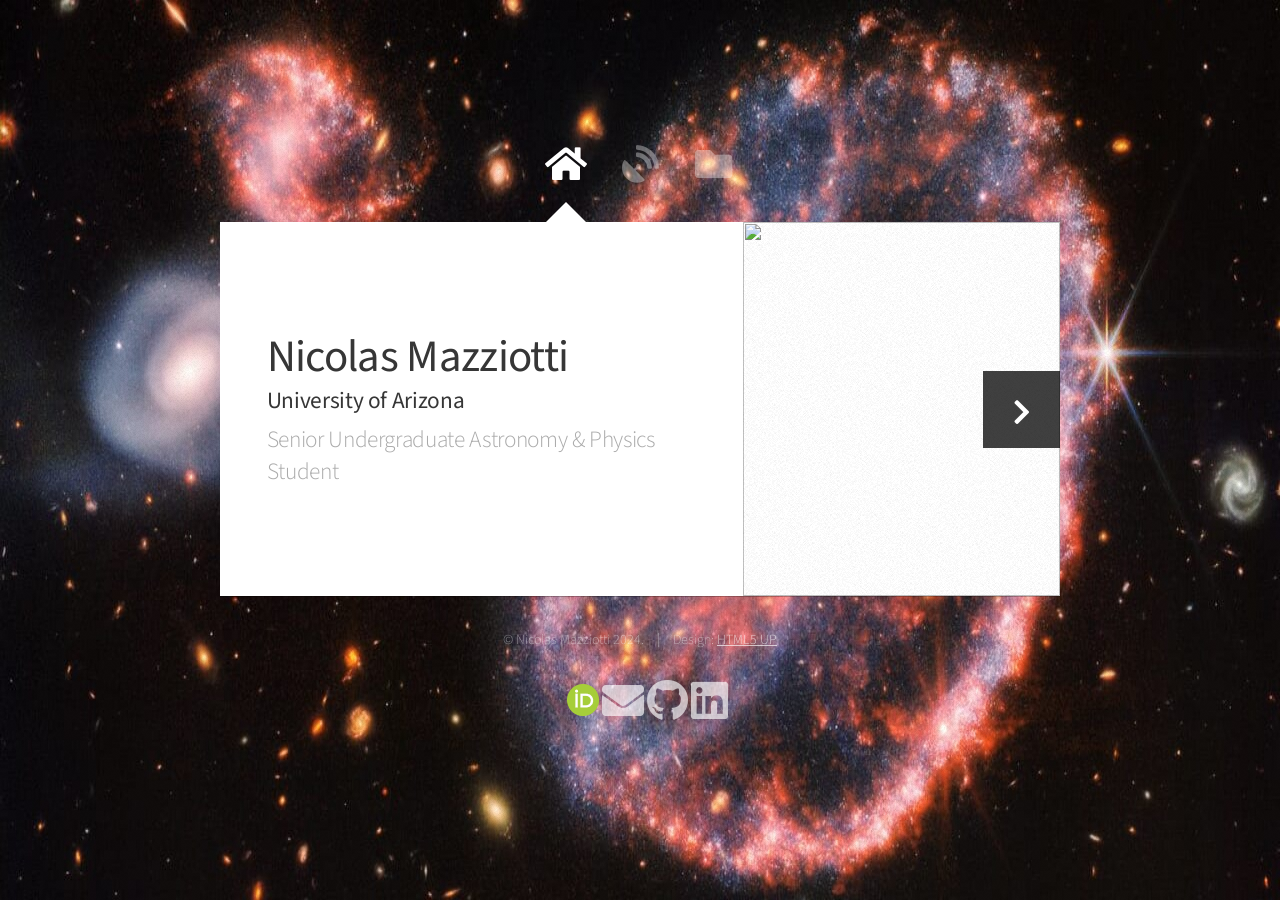
==== commit 5d8e5a58: "Updated research" ====
--- a/index.html
+++ b/index.html
@@ -21,8 +21,8 @@
 					<nav id="nav">
 						<a href="#" class="icon solid fa-home"><span>Home</span></a>
 						<a href="#research" class="icon solid fa-satellite-dish"><span>Research</span></a>
-						<a href="#me" class="icon solid fa-solid fa-compass"><span>Scientific Outreach</span></a>
-						<a href="CV.pdf" class="icon solid fa-folder"><span>CV</span></a>
+						<!-- <a href="#me" class="icon solid fa-solid fa-compass"><span>Outreach</span></a> -->
+						<a href="my_CV.pdf" class="icon solid fa-folder"><span>CV</span></a>
 					</nav>
 
 				<!-- Main -->
@@ -35,7 +35,7 @@
 									<h3>University of Arizona</h3>
 									<p>Senior Undergraduate Astronomy & Physics Student</p>
 								</header>
-								<a href="#work" class="jumplink pic">
+								<a href="#research" class="jumplink pic">
 									<span class="arrow icon solid fa-chevron-right"><span>See my work</span></span>
 									<img src="images/new_pfp.jpg" alt="" />
 								</a>
@@ -46,26 +46,55 @@
 								<header>
 									<h2>Research</h2>
 								</header>
+								<p>
+									I have dabbled in a few areas of astronomical research over the past couple of years, spanning from 
+									protoplanetary disks to galaxies and even galaxy clusters. 
+								<section>
 								<header>
 									<h3>Extreme Galaxies</h3>
 								</header>
+								<i>Undergrad Research at University of Arizona</i>
 								<p>
-									Phasellus enim sapien, blandit ullamcorper elementum eu, condimentum eu elit.
-									Vestibulum ante ipsum primis in faucibus orci luctus et ultrices posuere cubilia
-									luctus elit eget interdum.
+									"Extreme" galaxies are galaxies that have formed in environments or through processes thought to be too extreme 
+									for typical galaxy formation. This makes them important objects to study to help us expand our current framework of galaxy formation. Using Zooniverse,
+									a popular citizen science platform, I built a project called <i>Blobs and Blurs: Extreme Galaxies in Clusters</i> to search for two types 
+									of extreme galaxies: diffuse dwarf galaxies and "blue blobs". You can access this project on Zooniverse by clicking the picture below!
 								</p>
+								<a href="https://www.zooniverse.org/projects/mike-dot-jones-dot-astro/blobs-and-blurs-extreme-galaxies-in-clusters" class="image fit"><img src="images/blobs_banner.png" alt=""></a>
+								</section>
+								<section>
 								<header>
 									<h3>Simulations of Merging Galaxy Clusters</h3>
 								</header>
+								<i>NSF-REU at Maria Mitchell Association</i>
+								<p>
+									Abell 2146 (A2146) is a unique observed cluster merger where the weak lensing and 
+									X-ray estimates of the cluster masses are flipped, thus providing an opportunity to better 
+									understand, for example, the nature of dark matter and ICM physics during cluster collisions 
+									that would lead to this discrepancy. I searched for galaxy cluster mergers analogous 
+									to systems like A2146 in the IllustrisTNG cosmological simulations, which account for 
+									factors such as complex cluster shape and the surrounding cosmic web (see image below).
+									I talk about a simulated analog I found to A2146 in <a href="https://youtu.be/ePstF2b813k?si=h_K1tgrA7gIwVPJJ&t=4611" class=""><span>this video!</span></a>
+								</p>
+								<div class="row">
+									<div class="col-6-medium">
+										<a class="image fit"><img src="research/illustris.png" alt=""></a>
+									</div>
+								</div>
+									<a href="https://arxiv.org/abs/2311.06340" class=""><span>Image Credit: Lee et al. 2023</span></a>
+								</section>
 								<section>
-									<div class="row">
-										<div class="col-6-medium">
-											<a class="image fit"><img src="research/cluster_merger.png" alt=""></a>
-										</div>
-									</div>
 								<header>
 									<h3>Planets Embedded in Protoplanetary Disks</h3>
 								</header>
+								<i>NSF-REU at the University of Florida</i>
+								<p>
+									Detection of disk-embedded planets inside protoplanetary disks remains a critical step in the understanding of planet formation. 
+									The gas kinematics of protoplanetary disks hold useful information for this purpose because planets can cause strong and potentially 
+									localized perturbations that can indicate their presence without direct observations. Using planet-disk simulataions, I analyzed the kinematics of 
+									12CO gas in synthetic data cubes to see how robustly I could retrieve the location of a planet from simulated perturbations. 
+								</p>
+								Here is a quick 4 minute recap of my research on this topic! 
 								<iframe width="560" height="315" src="https://www.youtube.com/embed/z0wPrlt4m1o?si=Dn3BOH-7Qq_Is5xS" title="YouTube video player" frameborder="0" allow="accelerometer; autoplay; clipboard-write; encrypted-media; gyroscope; picture-in-picture; web-share" referrerpolicy="strict-origin-when-cross-origin" allowfullscreen></iframe>
 								</section>
 							</article>
@@ -73,7 +102,7 @@
 						<!-- About Me -->
 						<article id="me" class="panel">
 							<header>
-								<h2>Outreach</h2>
+								<h2>Scientific Outreach</h2>
 							</header>
 							<p>
 								My name is Nicolas (Nick) Mazziotti and I'm senior undegraduate at the 
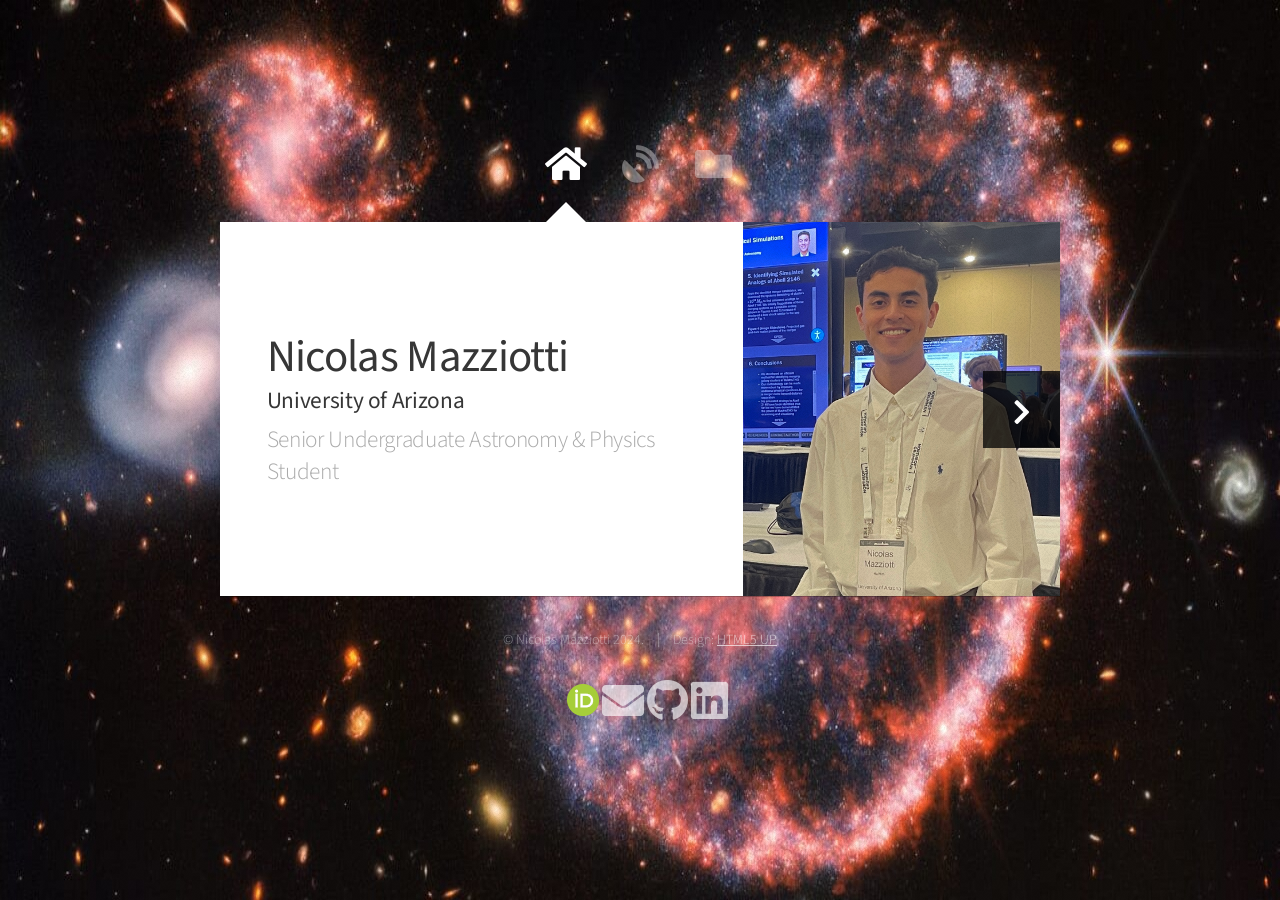
==== commit 6d4b313a: "Updated website" ====
--- a/index.html
+++ b/index.html
@@ -37,7 +37,7 @@
 								</header>
 								<a href="#research" class="jumplink pic">
 									<span class="arrow icon solid fa-chevron-right"><span>See my work</span></span>
-									<img src="images/new_pfp.jpg" alt="" />
+									<img src="images/IMG_0707.jpg" alt="" />
 								</a>
 							</article>
 
